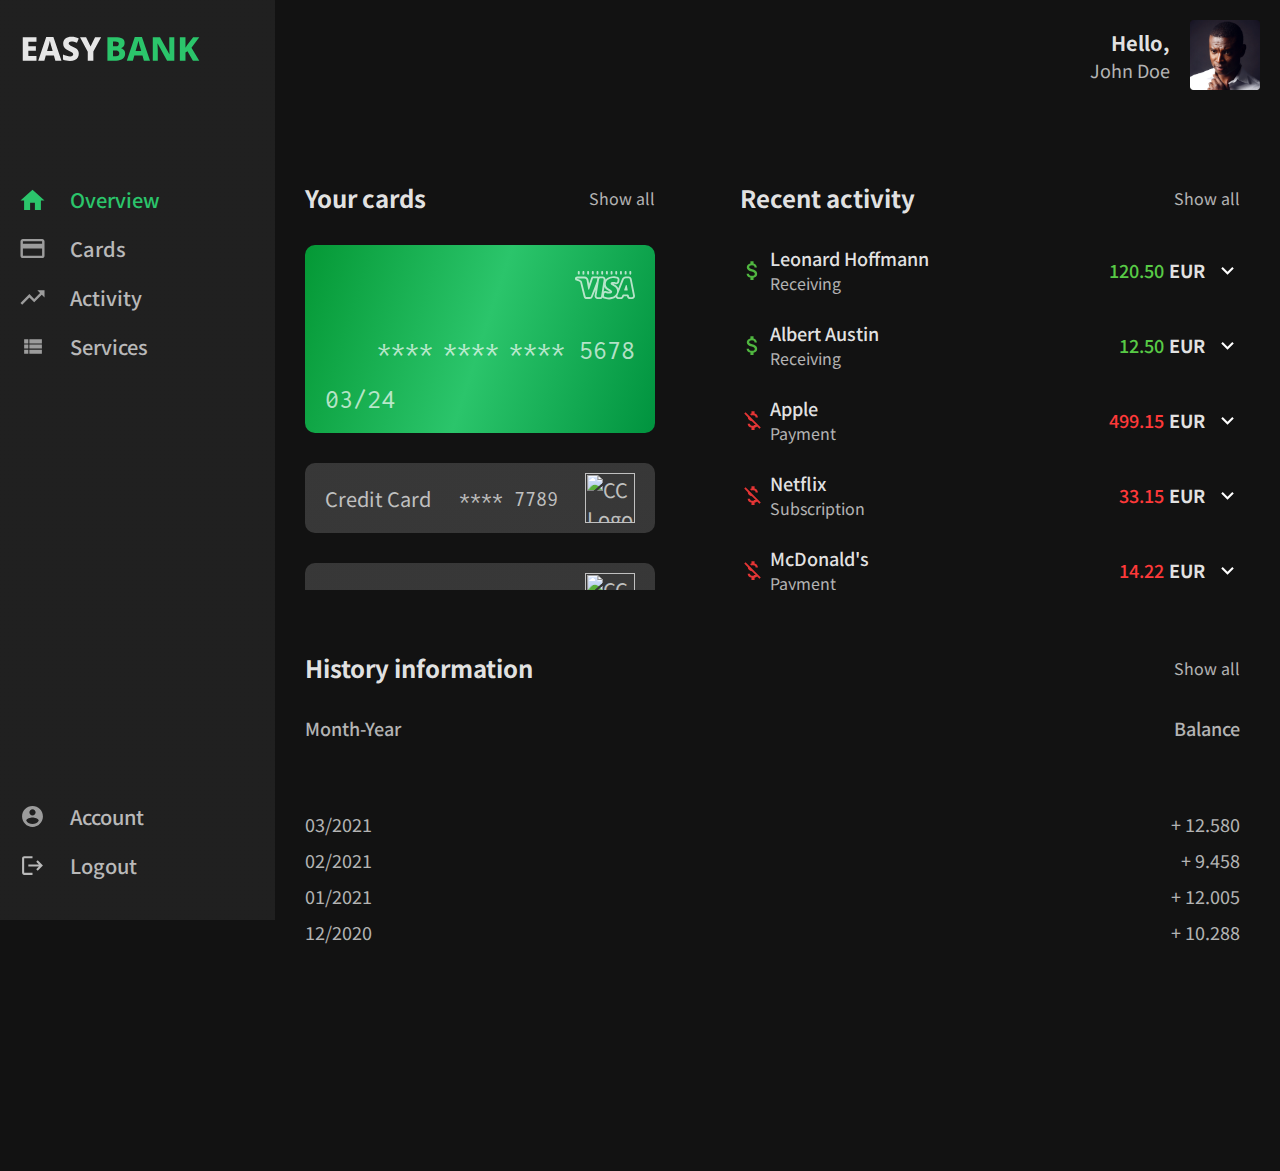
==== dashboard.html @ 1537a137 "First Commit" ====
<html>

<head>
    <title>EB Dashboard</title>
    <link rel="stylesheet" href="css/dashboard.css">
    <meta name="viewport" content="width=device-width, initial-scale = 1.0, maximum-scale=1.0, user-scalable=no" />
    <link href="https://fonts.googleapis.com/css2?family=Inconsolata&family=Noto+Sans+KR:wght@400;500;700&display=swap" rel="stylesheet">
    <script src="js/content.js" defer></script>
    <script src="js/templates.js" defer></script>
    <script src="js/script.js" defer></script>
    <link rel="apple-touch-icon" sizes="57x57" href="images/favicon//apple-icon-57x57.png">
    <link rel="apple-touch-icon" sizes="60x60" href="images/favicon//apple-icon-60x60.png">
    <link rel="apple-touch-icon" sizes="72x72" href="images/favicon//apple-icon-72x72.png">
    <link rel="apple-touch-icon" sizes="76x76" href="images/favicon//apple-icon-76x76.png">
    <link rel="apple-touch-icon" sizes="114x114" href="images/favicon//apple-icon-114x114.png">
    <link rel="apple-touch-icon" sizes="120x120" href="images/favicon//apple-icon-120x120.png">
    <link rel="apple-touch-icon" sizes="144x144" href="images/favicon//apple-icon-144x144.png">
    <link rel="apple-touch-icon" sizes="152x152" href="images/favicon//apple-icon-152x152.png">
    <link rel="apple-touch-icon" sizes="180x180" href="images/favicon//apple-icon-180x180.png">
    <link rel="icon" type="image/png" sizes="192x192" href="images/favicon//android-icon-192x192.png">
    <link rel="icon" type="image/png" sizes="32x32" href="images/favicon//favicon-32x32.png">
    <link rel="icon" type="image/png" sizes="96x96" href="images/favicon//favicon-96x96.png">
    <link rel="icon" type="image/png" sizes="16x16" href="images/favicon/favicon-16x16.png">
    <link href="https://fonts.googleapis.com/css2?family=Noto+Sans:wght@400;700&display=swap" rel="stylesheet">
</head>

<body>
    <div class="full-size-container">
        <div class="menu">
            <img class="logo" src="images/logo.svg" alt="Logo">
            <div class="menu-items-container">
                <div data-link="Overview" data-active="true" class="menu-item">
                    <img src="images/icons/home.svg" alt="Home">
                    <span>Overview</span>
                </div>
                <div data-link="Cards" data-active="false" class="menu-item">
                    <img src="images/icons/credit_card.svg" alt="Cards">
                    <span>Cards</span>
                </div>
                <div data-link="Activity" data-active="false" class="menu-item">
                    <img src="images/icons/activity.svg" alt="Activity">
                    <span>Activity</span>
                </div>
                <div data-link="Services" data-active="false" class="menu-item">
                    <img src="images/icons/services.svg" alt="Services">
                    <span>Services</span>
                </div>
            </div>
            <div class="menu-items-container bottom">
                <div data-link="Account" data-active="false" class="menu-item">
                    <img src="images/icons/account.svg" alt="Account">
                    <span>Account</span>
                </div>
                <div id="logout" class="menu-item">
                    <img src="images/icons/logout.svg" alt="Logout">
                    <span>Logout</span>
                </div>
            </div>
        </div>


        <header>
            <div class="top-bar">
                <div><span>Hello,</span> <span id="profile-name"></span></div>
                <img id='profile-image' alt="Profile Image">
            </div>
            <div class="mobile-top-bar">
                <img class="mobile-logo" src="images/mobile-logo.svg" alt="Logo">
                <img id="mobile-menu-burger" data-img="open" class="burger-menu" src="images/icons/burger.svg" alt="Burger Icon">
            </div>
            <div class="mobile-menu" data-active="false">
                <div class="mobile-profile-bar">
                    <div><span>Hello,</span> <span id="profile-name"></span></div>
                    <img id='profile-image' alt="Profile Image">
                </div>
                <div class="mobile-menu-items-container">
                    <div class="mobile-menu-item" data-link="Overview" data-active="true">
                        <span>Overview</span>
                        <img src="images/icons/home.svg" alt="Home Icon">
                    </div>
                    <div class="mobile-menu-item" data-link="Cards" data-active="false">
                        <span>Cards</span>
                        <img src="images/icons/credit_card.svg" alt="CC Icon">
                    </div>
                    <div class="mobile-menu-item" data-link="Activity" data-active="false">
                        <span>Activity</span>
                        <img src="images/icons/activity.svg" alt="Activity Icon">
                    </div>
                    <div class="mobile-menu-item" data-link="Services" data-active="false">
                        <span>Services</span>
                        <img src="images/icons/services.svg" alt="Services Icon">
                    </div>
                </div>
                <div class="mobile-menu-items-container bottom">
                    <div class="mobile-menu-item" data-link="Account" data-active="false">
                        <span>Account</span>
                        <img src="images/icons/account.svg" alt="Account Icon">
                    </div>
                    <div class="mobile-menu-item" id="logout">
                        <span>Logout</span>
                        <img src="images/icons/logout.svg" alt="Logout Icon">
                    </div>
                </div>
            </div>
            <section data-opened="true" id="overview">
                <div class="half-horizontal">
                    <div class="half-vertical">
                        <div class="title">
                            <h1>Your cards</h1>
                            <h3 data-link="Cards">Show all</h3>
                        </div>
                        <div class="cards-container">
                        </div>
                    </div>
                    <div class="half-vertical">
                        <div class="title">
                            <h1>Recent activity</h1>
                            <h3 data-link="Activity">Show all</h3>
                        </div>
                        <div class="activity-container">
                        </div>
                    </div>
                </div>
                <div class="half-horizontal">
                    <div class="full-container">
                        <div class="title">
                            <h1>History information</h1>
                            <h3 data-link="Activity">Show all</h3>
                        </div>
                        <div class="title">
                            <h4>Month-Year</h4>
                            <h4>Balance</h4>
                        </div>
                        <div class="info-container">
                        </div>
                    </div>
                </div>
            </section>
            <section data-opened="false" id="cards" class="two-columns">
                <div class="half-vertical">
                    <div class="title">
                        <h1>My Cards</h1>
                        <img src="images/icons/add.svg" alt="Add Icon">
                    </div>
                    <div class="cards-container">
                    </div>
                </div>
                <div class="half-vertical">
                    <div class="title">
                        <h1>Card information</h1>
                    </div>
                    <div class="info-container">
                    </div>
                </div>
            </section>
            <section data-opened="false" id="activity">
                <div class="half-horizontal">
                    <div class="full-container">
                        <div class="title s">
                            <h1>Activity</h1>
                            <div class="search-container">
                                <div> <img src="images/icons/search.svg" alt="Search Icon"><input type="text" id="#search" placeholder="Search"> </div>
                                <img id="clear" src="images/icons/clear.svg" alt="Clear Icon">
                            </div>
                        </div>
                        <div class="filter-container" data-visible="visible">
                            <img id="remove" src="images/icons/cancel.svg" alt="Cancel Icon">
                        </div>
                        <div id="unfiltered" data-visible="visible" class="activity-container"></div>
                        <div id="filtered-div" data-visible="hidden" class="activity-container"></div>
                    </div>
                </div>
                <div class="half-horizontal">
                    <div class="full-container">
                        <div class="title">
                            <h1>History information</h1>
                        </div>
                        <div class="favorite-container" data-active="false">
                            <div class="title">
                                <h1>Favorites</h1>
                            </div>
                            <div class="title">
                                <h4>Month-Year</h4>
                                <h4>Balance</h4>
                            </div>
                            <div class="favorite-elements-container">
                            </div>
                        </div>
                        <div class="title">
                            <h1>List</h1>
                        </div>
                        <div class="title">
                            <h4>Month-Year</h4>
                            <h4>Balance</h4>
                        </div>
                        <div class="info-container">
                        </div>
                    </div>
                </div>
            </section>
            <section data-opened="false" id="services">
                <div class="half-horizontal">
                    <div class="half-vertical">
                        <div class="title">
                            <h1>My loans</h1>
                        </div>
                        <div class="cards-container">
                        </div>
                    </div>
                    <div class="half-vertical">
                        <div class="title">
                            <h1>Loan information</h1>
                        </div>
                        <div class="info-container">
                        </div>
                    </div>
                </div>
                <div class="half-horizontal">
                    <div class="half-vertical">
                        <div class="title">
                            <h1>My safe deposit box</h1>
                        </div>
                        <div id="branch" class="cards-container"></div>
                    </div>
                    <div class="half-vertical">
                        <div id="contact" class="title"><img src="images/icons/phone.svg" alt="Phone Icon">
                            <h3>Contact an agent for a new loan or a new deposit box</h3>
                        </div>
                    </div>
                </div>
            </section>
            <section data-opened="false" id="account" class="two-columns">
                <div class="half-vertical">
                    <div class="title">
                        <h1>Personal information</h1>
                    </div>
                    <div class="profile-image-container">
                        <img src="images/profile.png" alt="Profile Image">
                        <div class="profile-subtext">
                            <img src="images/icons/edit.svg" alt="Edit image">
                            <h3>Edit profile image</h3>
                        </div>
                    </div>
                    <div class="personal-info-container">
                    </div>
                </div>

                <div class="half-vertical">
                    <div class="title">
                        <h1>Actions</h1>
                    </div>
                    <div class="info-container profile">
                        <div class="info-row">
                            <img src="images/icons/lock.svg" alt="Lock Icon">
                            <span>Change password</span>
                        </div>
                        <div class="info-row">
                            <img src="images/icons/rescue.svg" alt="Rescue Icon">
                            <span>Contact support</span>
                        </div>
                        <div class="info-row">
                            <img src="images/icons/phone.svg" alt="Phone Icon">
                            <span>Change phone number</span>
                        </div>
                        <div class="info-row">
                            <img src="images/icons/summary.svg" alt="Summary Icon">
                            <span>Show access logs</span>
                        </div>
                    </div>
                </div>
            </section>
        </header>
    </div>

</body>

</html>
---- css/dashboard.css ----
/*General Style*/
        
        body {
            margin: 0;
            box-sizing: border-box;
            font-family: 'Noto Sans KR', sans-serif;
            font-weight: 500;
            font-size: 20px;
            background: #121212;
            color: rgba(255, 255, 255, 0.69);
        }
        
         ::-webkit-scrollbar {
            display: none;
        }
        
        h1,
        h2,
        h3,
        h4 {
            margin: 0;
        }
        
        h3 {
            cursor: pointer;
        }
        
        img {
            width: 25px;
            height: 25px;
        }
        
        strong {
            color: rgba(255, 255, 255, 0.89);
            font-weight: 700;
        }
        
        .full-size-container {
            display: flex;
            height: 100%;
            padding-left: 265px;
        }
        
        section[data-opened='true'].two-columns {
            display: flex !important;
            justify-content: space-between;
        }
        
        section[data-opened='true'] {
            display: block;
        }
        
        section[data-opened='false'],
        #activity .activity-container[data-opened='false'] {
            display: none;
        }
        /*Menu*/
        
        .logo {
            width: 180px;
            height: 55px;
            padding-bottom: 30px;
            cursor: pointer;
        }
        
        .menu {
            position: fixed;
            left: 0;
            top: 0;
            bottom: 0;
            display: flex;
            flex-direction: column;
            padding: 20px 0px 0px 20px;
            background: linear-gradient(0deg, rgba(255, 255, 255, 0.06), rgba(255, 255, 255, 0.06)), #121212;
            width: 255px;
            height: 100%;
        }
        
        .menu-items-container {
            display: flex;
            flex-direction: column;
            justify-content: space-between;
            padding: 80px 0px 20px;
        }
        
        .bottom {
            margin-top: auto;
        }
        
        .menu-item {
            margin-bottom: 20px;
            display: flex;
            align-items: center;
            cursor: pointer;
        }
        
        .menu-items-container img {
            margin-right: 25px;
            filter: invert(100%) sepia(0%) saturate(0%) hue-rotate(93deg) brightness(160%) contrast(103%);
        }
        
        .menu-item[data-active="true"] {
            color: #2BC56B;
        }
        
        .menu-item[data-active="true"] img,
        #logout img {
            filter: none;
        }
        /*BODY*/
        
        header {
            display: flex;
            flex-direction: column;
            padding: 0px 20px;
            width: 100%;
        }
        
        .top-bar {
            display: flex;
            justify-content: flex-end;
            width: 100%;
            padding: 20px 0px 10px;
            margin-bottom: 60px;
        }
        
        .top-bar div {
            display: flex;
            flex-direction: column;
            justify-content: center;
            align-items: flex-end;
            margin-right: 20px;
        }
        
        .top-bar div>span {
            color: rgba(255, 255, 255, 0.89);
            font-weight: 700;
        }
        
        #profile-name {
            color: rgba(255, 255, 255, 0.69);
            font-weight: 400;
            font-size: 18px;
        }
        
        .top-bar img {
            width: 70px;
            height: 70px;
            cursor: pointer;
        }
        /*MAIN CONTENT*/
        
        section {
            height: 100%;
            user-select: none;
            -webkit-user-select: none;
        }
        /*OVERVIEW*/
        
        .half-horizontal {
            display: flex;
            justify-content: space-between;
            width: 100%;
            height: 50%;
            margin-bottom: 20px;
        }
        
        .half-vertical {
            display: flex;
            flex-direction: column;
            padding: 20px;
        }
        
        .full-container {
            display: flex;
            flex-direction: column;
            padding: 20px 20px 0px;
            width: 100%;
        }
        
        .title {
            display: flex;
            justify-content: space-between;
            align-items: center;
            margin-bottom: 30px;
        }
        
        .title.s {
            flex-wrap: wrap;
        }
        
        .title h1 {
            font-size: 24px;
            font-weight: 700;
            color: rgba(255, 255, 255, 0.89);
        }
        
        .title h3 {
            font-size: 16px;
            font-weight: 400;
            color: rgba(255, 255, 255, 0.69);
        }
        
        .title>img {
            margin-right: 10px;
            cursor: pointer;
        }
        
        .title h4 {
            font-size: 18px;
            font-weight: 500;
            color: rgba(255, 255, 255, 0.69);
        }
        /* CARDS */
        
        .cards-container {
            display: flex;
            flex-direction: column;
            min-width: 350px;
            overflow: auto;
            font-weight: 400;
        }
        
        .cards-container>* {
            margin-bottom: 30px;
            cursor: pointer;
            user-select: none;
            -webkit-user-select: none;
        }
        
        .cc[data-active="true"] {
            display: flex;
            flex-direction: column;
            padding: 10px;
            font-family: 'Inconsolata', monospace;
            font-size: 28px;
            color: rgba(255, 255, 255, 0.69);
            background: linear-gradient(108.08deg, #049835 0%, #2BC56B 50.52%, #00933E 100%);
            border-radius: 10px;
        }
        
        .cc[data-active="true"]>* {
            padding: 10px;
        }
        
        .cc[data-active="true"] img {
            padding-top: 0;
            width: 60px;
            height: 60px;
        }
        
        .cc[data-active="true"] .number,
        .cc[data-active="true"] img {
            display: flex;
            align-self: flex-end;
        }
        
        .cc[data-active="true"] .date {
            align-self: flex-start;
        }
        
        .asterisk {
            margin-right: 10px;
        }
        
        .cc[data-active="false"],
        .cc.loan {
            display: flex;
            flex-direction: row-reverse;
            justify-content: space-between;
            align-items: center;
            padding: 10px 20px;
            background: linear-gradient(0deg, rgba(255, 255, 255, 0.16), rgba(255, 255, 255, 0.16)), rgba(18, 18, 18, 0.12);
            border-radius: 10px;
        }
        
        .cc[data-active="false"] .type {
            font-weight: 400;
        }
        
        .cc[data-active="false"] img {
            width: 50px;
            height: 50px;
        }
        
        .cc[data-active="false"] .number {
            display: flex;
            align-items: center;
            font-family: 'Inconsolata', monospace;
            font-size: 22px;
            margin: 0 20px;
        }
        
        .cc[data-active="false"] .date,
        .cc[data-active="false"] .asterisk,
        .cc[data-active="true"] .type,
        div[data-visible='hidden'] {
            display: none;
        }
        
        .cc[data-active="false"] .type,
        .cc[data-active="true"] .asterisk,
        div[data-visible='visible'] {
            display: flex;
        }
        
        .info-row[data-type='Credit Card'] {
            display: none;
        }
        /* ACTIVITY */
        
        .search-container {
            display: flex;
            align-items: center;
            padding: 10px 20px;
            font-size: 18px;
            font-weight: 400;
            background: rgba(255, 255, 255, 0.08);
            border-radius: 20px;
        }
        
        .search-container div {
            display: flex;
            align-items: center;
        }
        
        .search-container img {
            margin-right: 5px;
            height: 24px;
            width: 24px;
            cursor: pointer;
        }
        
        .search-container input {
            background: transparent;
            border: none;
            outline: none;
            -webkit-appearance: none;
            color: rgba(255, 255, 255, 0.69);
            width: 90%;
            font-family: 'Noto Sans KR', sans-serif;
            font-weight: 500;
        }
        
        .activity-container {
            display: flex;
            flex-direction: column;
            overflow-y: auto;
            min-width: 500px;
            height: 40vh;
        }
        
        .activity-row {
            display: flex;
            justify-content: space-between;
            align-items: center;
            margin-bottom: 15px;
            flex-wrap: wrap;
        }
        
        .activity-row h1 {
            font-weight: 500;
            color: rgba(255, 255, 255, 0.89);
            font-size: 18px;
        }
        
        .activity-row h3 {
            font-weight: 400;
            font-size: 16px;
        }
        
        .transaction-header {
            display: flex;
            flex-direction: row;
            align-items: center;
            justify-content: space-between;
            width: 100%;
            padding-bottom: 10px;
            cursor: pointer;
        }
        
        .transaction-agent {
            display: flex;
            flex-direction: row;
            align-items: center;
        }
        
        .transaction-info {
            display: flex;
            flex-direction: column;
        }
        
        .transaction-details {
            flex-direction: column;
            width: 100%;
            padding-left: 30px;
            display: none;
        }
        
        .opened {
            display: flex;
        }
        
        .details-row {
            display: flex;
            justify-content: space-between;
            align-items: center;
            margin-bottom: 10px;
        }
        
        .details-row h2,
        .details-row h3 {
            font-size: 16px;
        }
        
        .details-row.card h3 {
            display: flex;
            align-items: center;
            font-family: 'Inconsolata', monospace;
            font-size: 18px;
        }
        
        .transaction-header .value {
            display: flex;
            align-items: center;
            font-size: 18px;
        }
        
        .transaction-header .value img {
            margin-left: 10px;
            cursor: pointer;
        }
        
        .transaction-header .value>span.open {
            visibility: hidden;
        }
        
        .transaction-agent img,
        .value>span:first-child {
            margin-right: 5px;
        }
        
        .in-value {
            color: #58CA46;
        }
        
        .out-value {
            color: #FE3939;
        }
        /* HISTORY */
        
        .info-container {
            padding-top: 40px;
            font-size: 18px;
            min-height: 40vh;
            overflow-y: auto;
        }
        
        .info-container .primary {
            color: rgba(255, 255, 255, 0.89);
        }
        
        .info-row {
            display: flex;
            justify-content: space-between;
            align-items: center;
            font-weight: 400;
            margin-bottom: 10px;
        }
        
        .info-row>span:first-child {
            margin-right: 10vw;
        }
        
        .info-row div {
            display: flex;
            align-items: center;
        }
        
        .info-row div img {
            margin-right: 10px;
            cursor: pointer;
            width: 20px;
            height: 20px;
        }
        
        .favorite-container[data-active="false"] {
            display: none;
        }
        
        .favorite-container[data-active="true"] {
            display: flex;
            flex-direction: column;
            margin: 20px 0 40px 0;
        }
        
        .favorite-elements-container {
            display: flex;
            overflow-x: auto;
        }
        
        .favorite-elements-container>* {
            margin-right: 10px;
        }
        
        .favorite-element {
            display: flex;
            padding: 15px 10px;
            justify-content: space-between;
            align-items: center;
            border-radius: 10px;
            background: rgba(255, 255, 255, 0.08);
            font-size: 16px;
            font-weight: 400;
        }
        
        .favorite-element img {
            margin-left: 10px;
            cursor: pointer;
        }
        /* ACTIVITY SECTION */
        
        .filter-container {
            display: flex;
            align-items: center;
            width: 100%;
            padding: 20px 0;
            margin-bottom: 40px;
            overflow-x: auto;
        }
        
        .filter-container>* {
            margin-right: 15px;
        }
        
        .filter-container>img {
            cursor: pointer;
            margin-right: 20px;
        }
        
        .filter-card {
            display: flex;
            align-items: center;
            background: rgba(255, 255, 255, 0.16);
            font-family: 'Inconsolata', monospace;
            font-size: 22px;
            padding: 5px 15px;
            border-radius: 10px;
            cursor: pointer;
        }
        
        .filter-card>* {
            margin-right: 10px;
        }
        
        .filter-card.active {
            background: #00933E;
        }
        
        .filter-card>img {
            width: 50px;
            height: 50px;
        }
        
        .filter-card[data-active='true'] {
            background: #00933E;
        }
        
        .v-line {
            min-height: 40px;
            border-left: 1px solid rgba(255, 255, 255, 0.69);
        }
        /* SERVICES SECTION */
        
        .cc.loan {
            font-family: 'Noto Sans KR', sans-serif;
            flex-flow: row;
            font-size: 20px;
            font-weight: 400;
            padding: 20px;
            background: rgba(255, 255, 255, 0.06);
        }
        
        .cc.loan [data-type="number"] {
            color: rgba(255, 255, 255, 0.89);
            font-weight: 500;
        }
        
        .cc.loan>* {
            padding: 0;
        }
        
        .cc[data-active="true"].loan {
            background: rgba(255, 255, 255, 0.12);
        }
        
        .cc[data-active="false"].loan>span:first-child {
            margin-right: 40px;
            color: rgba(255, 255, 255, 0.89);
        }
        
        .branch-card {
            display: flex;
            flex-direction: column;
            justify-content: center;
            cursor: default;
            padding: 20px;
            background: rgba(255, 255, 255, 0.06);
            border-radius: 10px;
        }
        
        .branch-card-row {
            display: flex;
            flex-direction: column;
        }
        
        .branch-card-row>* {
            margin-bottom: 15px;
        }
        
        .branch-card-row div {
            display: flex;
            justify-content: space-between;
        }
        
        .branch-card-row .images-container {
            padding-left: 25px;
        }
        
        .branch-card-row .images-container img {
            cursor: pointer;
        }
        
        .branch-card-row .images-container img:first-child {
            margin-right: 10px;
        }
        
        .branch-card-row h1 {
            color: rgba(255, 255, 255, 0.89);
            font-size: 18px;
        }
        
        .branch-card-row h2 {
            font-weight: 400;
            font-size: 14px;
        }
        /* PROFILE SECTION */
        
        .profile-image-container img {
            width: 210px;
            height: 210px;
            border-radius: 10px;
            margin-right: 5px;
            cursor: pointer;
        }
        
        .profile-subtext {
            display: flex;
            align-items: center;
            padding-top: 10px;
        }
        
        .profile-subtext h3 {
            font-size: 14px;
            font-weight: 400;
        }
        
        .profile-subtext img {
            width: 24px;
            height: 24px;
        }
        
        .personal-info-container {
            display: flex;
            padding-top: 30px;
            flex-wrap: wrap;
            max-width: 700px;
        }
        
        .personal-info-row {
            min-width: 50%;
            margin-bottom: 10px;
            margin-right: auto;
        }
        
        .personal-info-row h3 {
            font-size: 14px;
            font-weight: 400;
            cursor: default;
        }
        
        .personal-info-row h1 {
            font-size: 18px;
            font-weight: 400;
            color: rgba(255, 255, 255, 0.89);
        }
        
        .info-container.profile .info-row {
            min-width: 375px;
            margin-bottom: 20px;
        }
        
        .info-container.profile .info-row {
            justify-content: flex-start;
        }
        
        .info-container.profile .info-row img {
            margin-right: 15px;
        }
        
        .mobile-top-bar {
            display: none;
        }
        
        .mobile-menu {
            flex-flow: column;
            position: absolute;
            background: #121212;
            width: 100%;
            height: calc(100vh - 50px);
            top: 60px;
            display: none;
            overflow-y: hidden;
        }
        
        .mobile-profile-bar {
            display: flex;
            justify-content: space-between;
            align-items: center;
            margin-top: 20px;
        }
        
        .mobile-profile-bar img {
            width: 70px;
            height: 70px;
        }
        
        .mobile-profile-bar div {
            display: flex;
            flex-direction: column;
            padding: 0 20px;
        }
        
        .mobile-profile-bar div>span {
            color: rgba(255, 255, 255, 0.89);
            font-weight: 700;
        }
        
        .mobile-menu-items-container {
            display: flex;
            flex-direction: column;
            padding-top: 30px;
        }
        
        .mobile-menu-items-container .bottom {
            margin-top: auto;
        }
        
        .mobile-menu-item {
            font-weight: 500;
            display: flex;
            flex-direction: row;
            justify-content: space-between;
            align-items: center;
            padding: 15px 20px;
            background: rgba(255, 255, 255, 0.06);
        }
        
        .mobile-menu-item {
            margin-bottom: 20px;
        }
        
        .mobile-menu-item img {
            height: 25px;
            width: 25px;
        }
        
        .mobile-menu-item[data-active="false"] img {
            filter: invert(100%) sepia(0%) saturate(0%) hue-rotate(93deg) brightness(160%) contrast(103%);
        }
        
        .mobile-menu-item[data-active="true"] {
            color: #2BC56B;
        }
        
        .mobile-menu[data-active='false'] {
            display: none !important;
        }
        /*MEDIA QUERIES*/
        
        @media screen and (max-width: 1230px) {
            .full-size-container {
                width: 100%;
                padding: 0
            }
            .half-vertical {
                width: auto;
            }
            .mobile-menu {
                display: flex;
            }
            .top-bar {
                display: none;
            }
            .mobile-top-bar {
                display: flex;
                justify-content: space-between;
                padding: 10px 20px;
                align-items: center;
                margin-bottom: 30px;
                width: 100%;
            }
            .mobile-logo {
                width: 55px;
                height: 55px;
            }
            .mobile-top-bar img {
                cursor: pointer;
            }
            .menu {
                display: none;
            }
            .activity-container {
                min-width: 400px;
            }
            header {
                position: relative;
                align-items: center;
            }
            section {
                width: 100%;
            }
            .mobile-menu[data-active="true"] .header {
                overflow-y: hidden;
            }
            .favorite-element {
                min-width: 200px;
            }
        }
        
        @media screen and (max-width: 1000px) {
            body[data-overflow='hidden'] {
                overflow-y: hidden;
            }
            body {
                overflow-x: hidden;
            }
            .full-container {
                width: unset;
            }
            .half-horizontal {
                flex-direction: column;
                width: unset;
                height: unset;
            }
            header {
                max-width: calc(100vw - 40px);
            }
            .half-vertical,
            .full-container {
                padding-left: 0;
                padding-right: 0;
            }
            .cc[data-active="false"],
            .cc[data-active="true"] {
                padding: 20px;
                margin: 0 10px;
                min-width: 280px;
            }
            .cards-container {
                flex-direction: row;
            }
            section[data-opened='true'].two-columns {
                justify-content: unset;
                flex-flow: column;
            }
            #services #contact {
                justify-content: flex-start;
            }
            .personal-info-container {
                justify-content: center;
            }
            #account {
                align-items: flex-start;
            }
        }
        
        @media screen and (max-width: 500px) {
            .half-vertical {
                max-width: calc(100vw - 20px);
            }
            .header {
                padding: 0 10px;
            }
            .activity-container {
                min-width: unset;
            }
            .profile-image-container {
                align-self: center;
            }
            #branch.cards-container {
                min-width: unset;
            }
            .personal-info-row {
                min-width: 70%;
            }
            .search-container {
                margin-top: 25px;
                width: 90%;
            }
            .search-container div {
                width: 100%;
            }
            .activity-row h1 {
                font-size: 14px;
            }
            .transaction-header .value {
                font-size: 16px;
            }
            .transaction-details {
                width: 80vw;
            }
        }
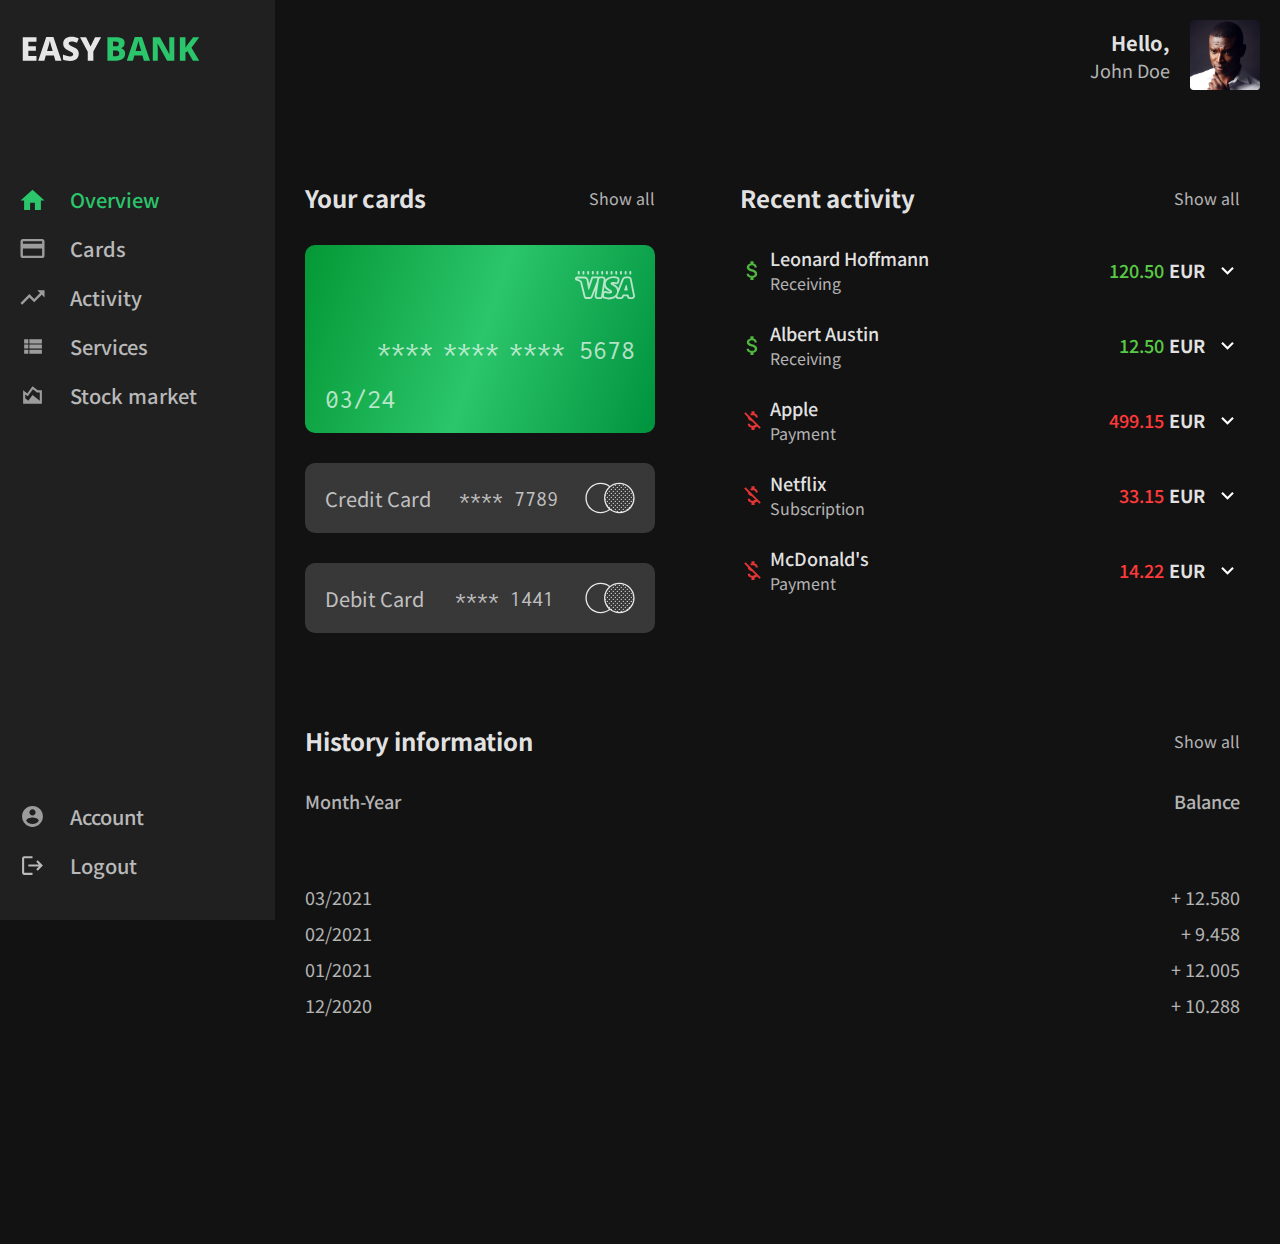
==== commit a606ff76: "Added some features to index" ====
--- a/dashboard.html
+++ b/dashboard.html
@@ -7,7 +7,11 @@
     <link href="https://fonts.googleapis.com/css2?family=Inconsolata&family=Noto+Sans+KR:wght@400;500;700&display=swap" rel="stylesheet">
     <script src="js/content.js" defer></script>
     <script src="js/templates.js" defer></script>
+    <script src="js/api_script.js" defer></script>
     <script src="js/script.js" defer></script>
+
+
+
     <link rel="apple-touch-icon" sizes="57x57" href="images/favicon//apple-icon-57x57.png">
     <link rel="apple-touch-icon" sizes="60x60" href="images/favicon//apple-icon-60x60.png">
     <link rel="apple-touch-icon" sizes="72x72" href="images/favicon//apple-icon-72x72.png">
@@ -45,6 +49,10 @@
                     <img src="images/icons/services.svg" alt="Services">
                     <span>Services</span>
                 </div>
+                <div data-link="Market" data-active="false" class="menu-item">
+                    <img src="images/icons/market.svg" alt="Market">
+                    <span>Stock market</span>
+                </div>
             </div>
             <div class="menu-items-container bottom">
                 <div data-link="Account" data-active="false" class="menu-item">
@@ -73,6 +81,7 @@
                     <div><span>Hello,</span> <span id="profile-name"></span></div>
                     <img id='profile-image' alt="Profile Image">
                 </div>
+                <div class="line"></div>
                 <div class="mobile-menu-items-container">
                     <div class="mobile-menu-item" data-link="Overview" data-active="true">
                         <span>Overview</span>
@@ -89,6 +98,10 @@
                     <div class="mobile-menu-item" data-link="Services" data-active="false">
                         <span>Services</span>
                         <img src="images/icons/services.svg" alt="Services Icon">
+                    </div>
+                    <div class="mobile-menu-item" data-link="Market" data-active="false">
+                        <span>Stock market</span>
+                        <img src="images/icons/market.svg" alt="Market Icon">
                     </div>
                 </div>
                 <div class="mobile-menu-items-container bottom">
@@ -229,6 +242,31 @@
                     </div>
                 </div>
             </section>
+            <section data-opened="false" id="market">
+                <div class="half-horizontal">
+                    <div class="full-container">
+                        <div class="title">
+                            <h1>Currency exchange rates</h1>
+                            <img data-settings="currency" src="images/icons/settings.svg" alt="Settings Icon">
+                        </div>
+                        <div class="scroll-container" data-set="currency">
+                        </div>
+                    </div>
+                </div>
+                <div class="half-horizontal">
+                    <div class="full-container">
+                        <div class="title">
+                            <h1>Stock market</h1>
+                            <img data-settings="market" src="images/icons/settings.svg" alt="Settings Icon">
+                        </div>
+                        <div class="scroll-container" data-set="stock">
+                        </div>
+                        <div class="stock-info-container">
+
+                        </div>
+                    </div>
+                </div>
+            </section>
             <section data-opened="false" id="account" class="two-columns">
                 <div class="half-vertical">
                     <div class="title">
--- a/css/dashboard.css
+++ b/css/dashboard.css
@@ -161,7 +161,6 @@
             display: flex;
             justify-content: space-between;
             width: 100%;
-            height: 50%;
             margin-bottom: 20px;
         }
         
@@ -644,6 +643,179 @@
             font-weight: 400;
             font-size: 14px;
         }
+        /*MARKET SECTION */
+        
+        #market .title img {
+            margin: 0;
+            height: 20px;
+            width: 20px;
+        }
+        
+        .scroll-container {
+            display: flex;
+            align-items: center;
+            overflow-x: auto;
+            margin: 40px 0;
+        }
+        
+        .currency-card {
+            display: flex;
+            align-items: center;
+            background: linear-gradient(0deg, rgba(255, 255, 255, 0.04), rgba(255, 255, 255, 0.04)), #121212;
+            border-radius: 10px;
+            padding: 10px;
+            margin-right: 20px;
+        }
+        
+        .currency-card .info {
+            display: flex;
+            flex-direction: column;
+            padding: 5px;
+        }
+        
+        .currency-card .info h2 {
+            color: rgba(255, 255, 255, 0.89);
+            font-size: 16px;
+        }
+        
+        .currency-card .info h3 {
+            font-weight: 400;
+            font-size: 16px;
+            cursor: default;
+        }
+        
+        .currency-card img {
+            width: 160px;
+            height: 60px;
+        }
+        
+        .stock-card {
+            display: flex;
+            flex-direction: column;
+            cursor: pointer;
+            border-radius: 10px;
+            padding: 15px;
+            margin-right: 20px;
+        }
+        
+        .stock-card {
+            background: linear-gradient(0deg, rgba(255, 255, 255, 0.04), rgba(255, 255, 255, 0.04)), #121212;
+        }
+        
+        .stock-card[data-active="true"] {
+            border: 1px solid rgba(255, 255, 255, 0.69);
+        }
+        
+        .value[data-trend='up'],
+        [data-trend='up'] {
+            color: #2BC56B;
+        }
+        
+        .value[data-trend='down'],
+        [data-trend='down'] {
+            color: rgba(254, 57, 57, 0.89);
+        }
+        
+        .stock-card .stock-title {
+            display: flex;
+        }
+        
+        .stock-card .stock-title h2 {
+            color: rgba(255, 255, 255, 0.89);
+            font-size: 16px;
+            margin-right: 10px;
+            margin-bottom: 5px;
+        }
+        
+        .stock-card .stock-title h3 {
+            font-weight: 400;
+            font-size: 14px;
+        }
+        
+        .stock-card .value {
+            display: flex;
+            align-items: center;
+            font-size: 14px;
+        }
+        
+        .stock-info-container {
+            display: flex;
+            flex-direction: column;
+            width: 100%;
+            padding-top: 40px;
+        }
+        
+        .stock-info-container .stock-title {
+            display: flex;
+            justify-content: space-between;
+            margin-bottom: 30px;
+        }
+        
+        .stock-info-container div[data-active='true'] {
+            display: block;
+        }
+        
+        .stock-info-container div[data-active='false'] {
+            display: none;
+        }
+        
+        .stock-info-container .stock-title h1 {
+            font-size: 18px;
+        }
+        
+        .stock-title-value {
+            display: flex;
+        }
+        
+        .stock-info-container .stock-title-value h3 {
+            font-size: 16px;
+            cursor: default;
+        }
+        
+        .stock-info-container .stock-title-value h3:first-child {
+            margin-right: 10px;
+        }
+        
+        .red {
+            color: rgba(254, 57, 57, 0.89);
+        }
+        
+        .chart-container {
+            display: flex;
+            justify-content: space-between;
+            padding-top: 80px;
+        }
+        
+        .chart-container img {
+            height: 100%;
+            width: 100%;
+        }
+        
+        .stock-info {
+            display: flex;
+            flex-direction: column;
+            align-items: baseline;
+        }
+        
+        .stock-info .info {
+            display: flex;
+            align-items: baseline;
+            justify-content: space-between;
+            width: 100%;
+            padding: 5px 5px;
+        }
+        
+        .stock-info .info h2 {
+            color: rgba(255, 255, 255, 0.89);
+            margin-right: 10px;
+            font-size: 20px;
+        }
+        
+        .stock-info .info h3 {
+            font-size: 16px;
+            font-weight: 400;
+            cursor: default;
+        }
         /* PROFILE SECTION */
         
         .profile-image-container img {
@@ -720,7 +892,8 @@
             height: calc(100vh - 50px);
             top: 60px;
             display: none;
-            overflow-y: hidden;
+            overflow-y: auto;
+            z-index: 2;
         }
         
         .mobile-profile-bar {
@@ -728,6 +901,7 @@
             justify-content: space-between;
             align-items: center;
             margin-top: 20px;
+            padding: 0 20px;
         }
         
         .mobile-profile-bar img {
@@ -738,7 +912,6 @@
         .mobile-profile-bar div {
             display: flex;
             flex-direction: column;
-            padding: 0 20px;
         }
         
         .mobile-profile-bar div>span {
@@ -746,14 +919,23 @@
             font-weight: 700;
         }
         
+        .mobile-menu .line {
+            height: 2px;
+            background: rGba(255, 255, 255, 0.69);
+            width: 90%;
+            align-self: center;
+            margin: 30px 0;
+        }
+        
         .mobile-menu-items-container {
             display: flex;
             flex-direction: column;
-            padding-top: 30px;
-        }
-        
-        .mobile-menu-items-container .bottom {
+            margin-bottom: 60px;
+        }
+        
+        .mobile-menu-items-container.bottom {
             margin-top: auto;
+            margin-bottom: 0 !important;
         }
         
         .mobile-menu-item {
@@ -830,19 +1012,16 @@
             section {
                 width: 100%;
             }
-            .mobile-menu[data-active="true"] .header {
-                overflow-y: hidden;
-            }
             .favorite-element {
                 min-width: 200px;
             }
         }
         
         @media screen and (max-width: 1000px) {
-            body[data-overflow='hidden'] {
+            header[data-overflow='hidden'] {
                 overflow-y: hidden;
             }
-            body {
+            header {
                 overflow-x: hidden;
             }
             .full-container {
@@ -877,6 +1056,13 @@
             #services #contact {
                 justify-content: flex-start;
             }
+            .chart-container {
+                justify-content: unset;
+                flex-direction: column;
+            }
+            .chart-container .stock-info {
+                margin-top: 40px;
+            }
             .personal-info-container {
                 justify-content: center;
             }
